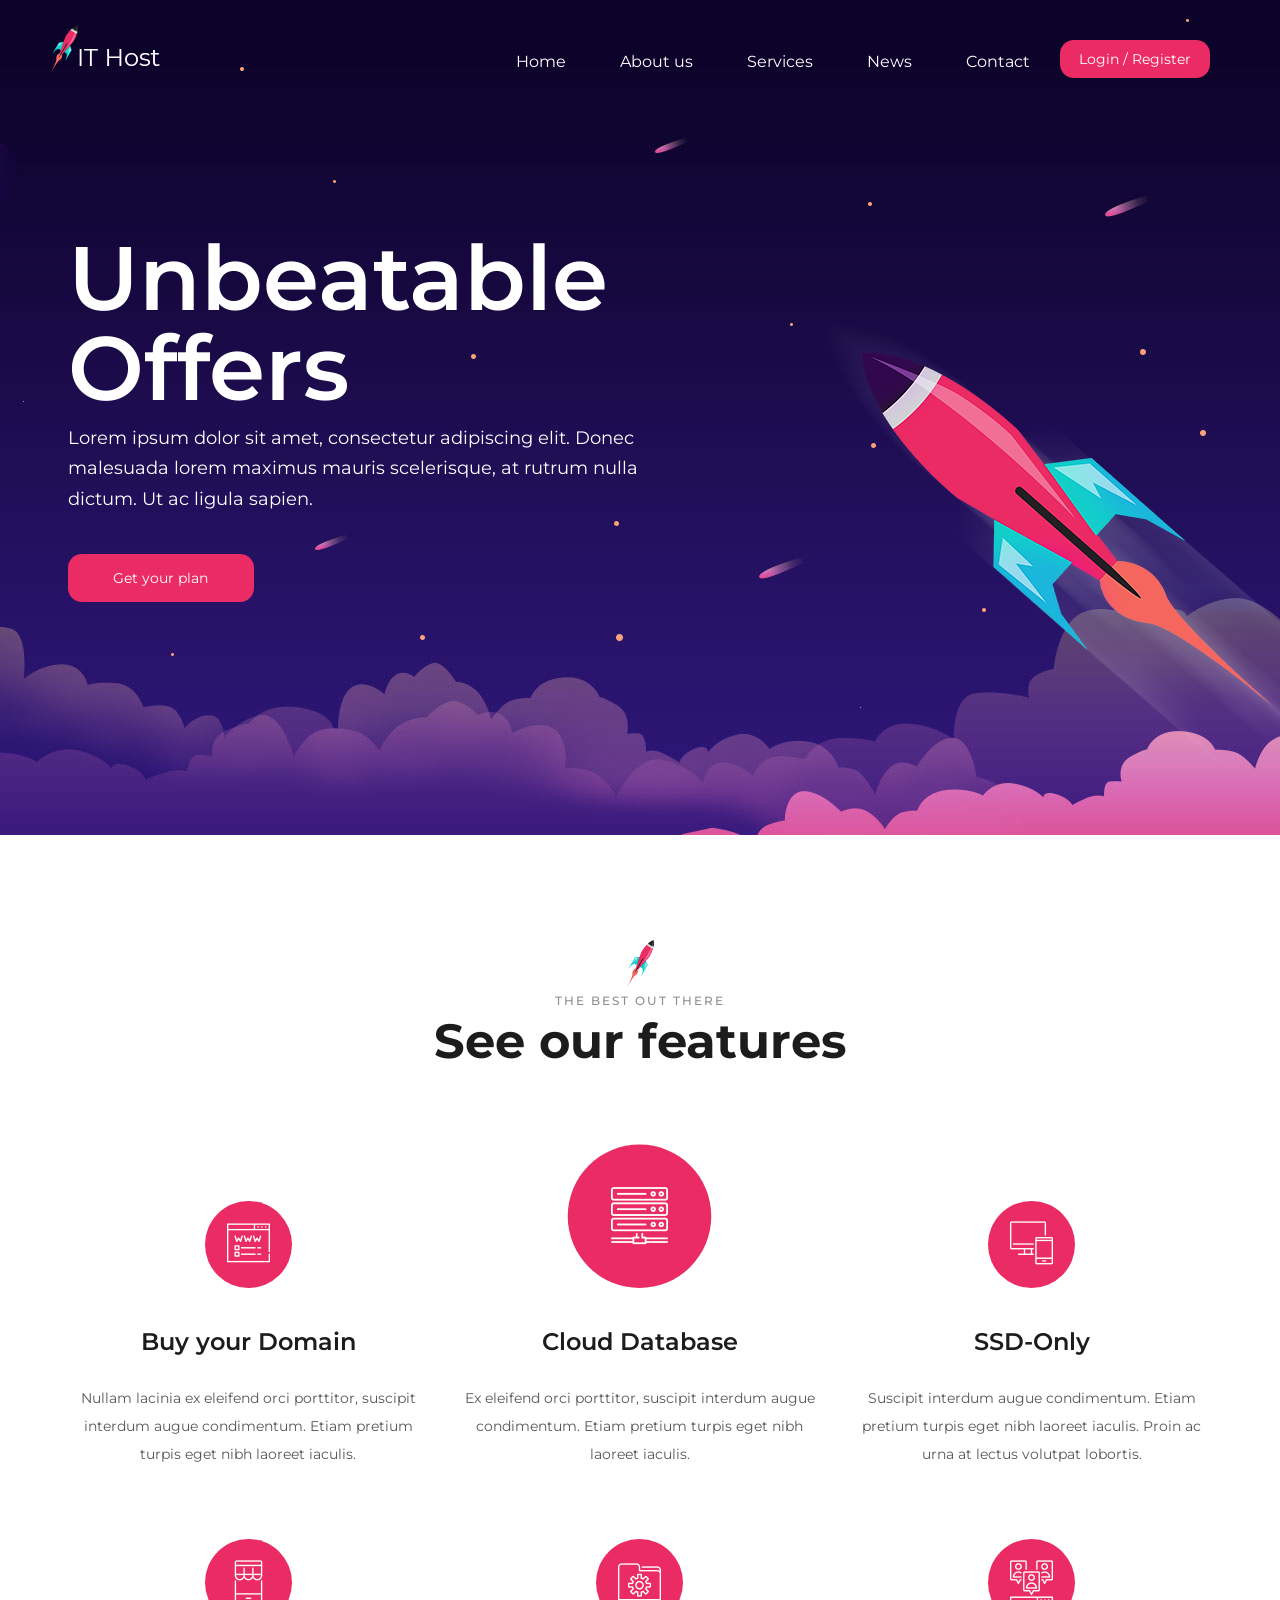
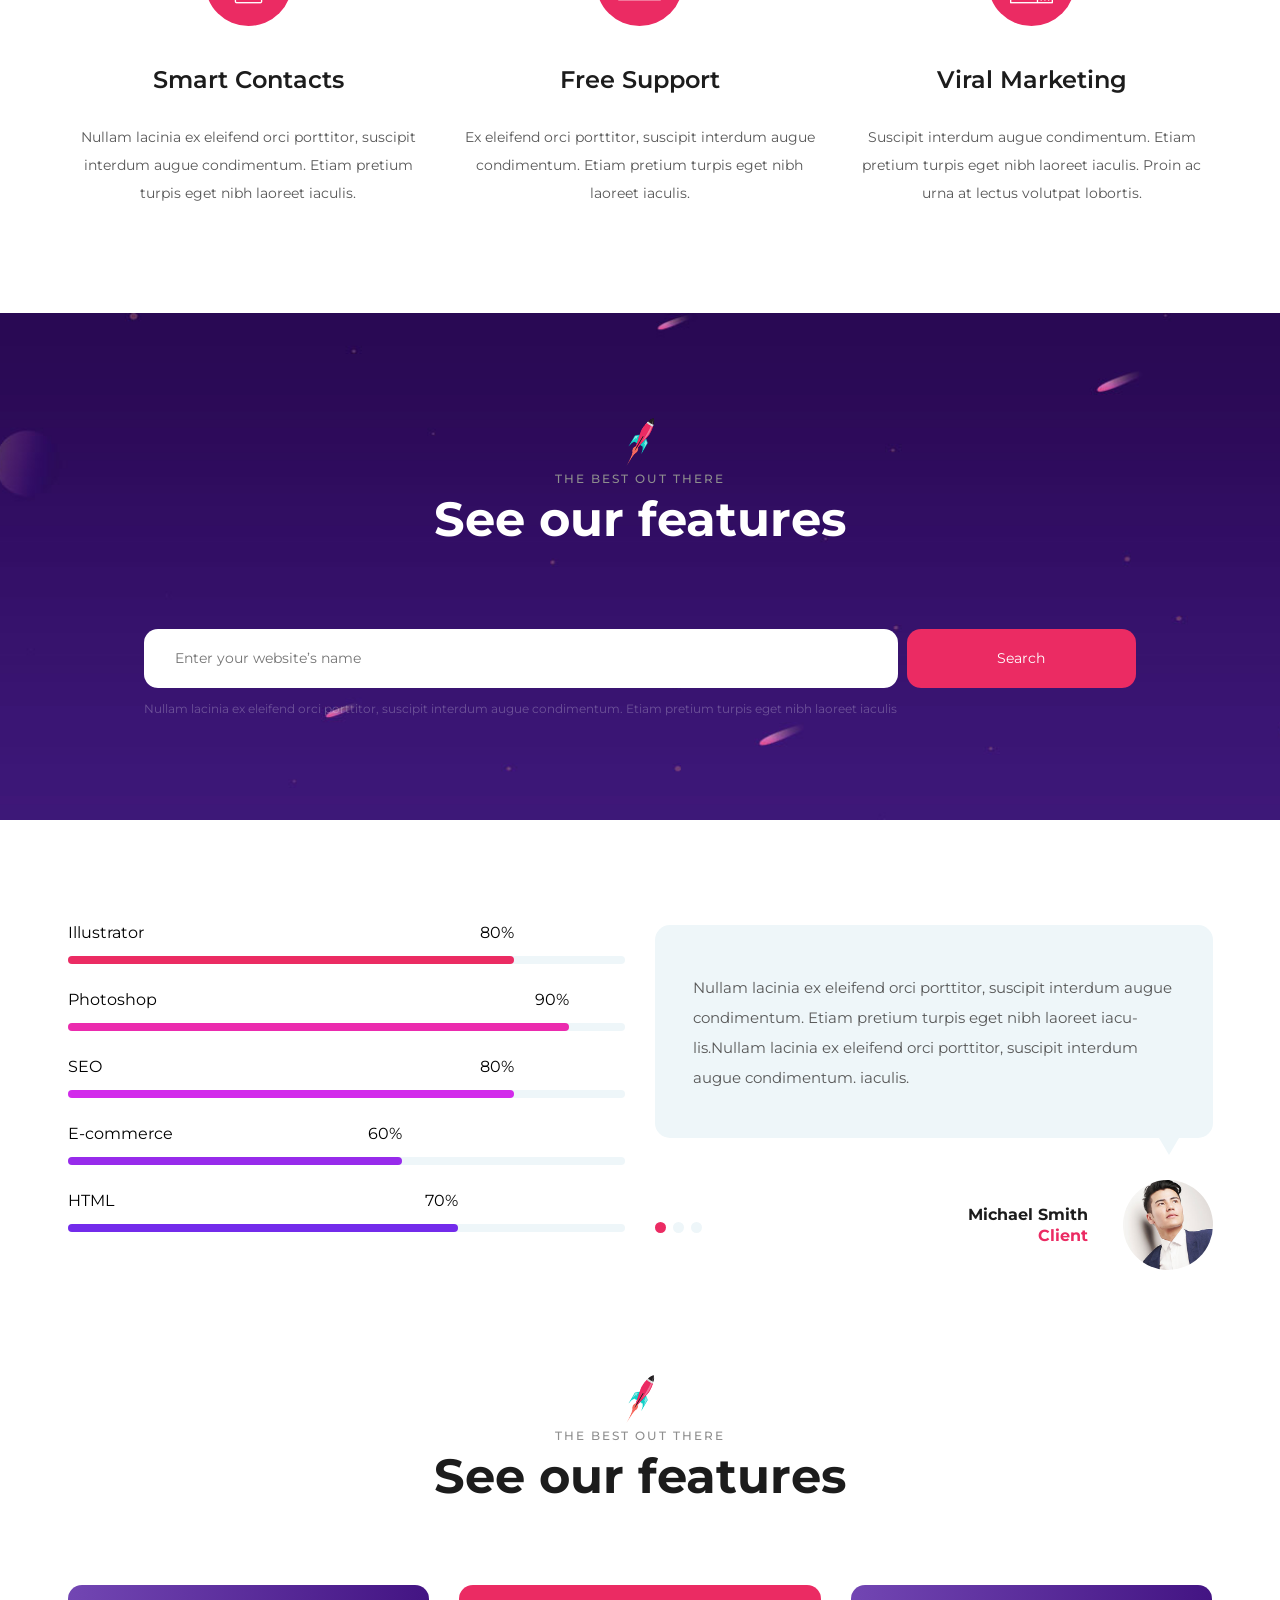
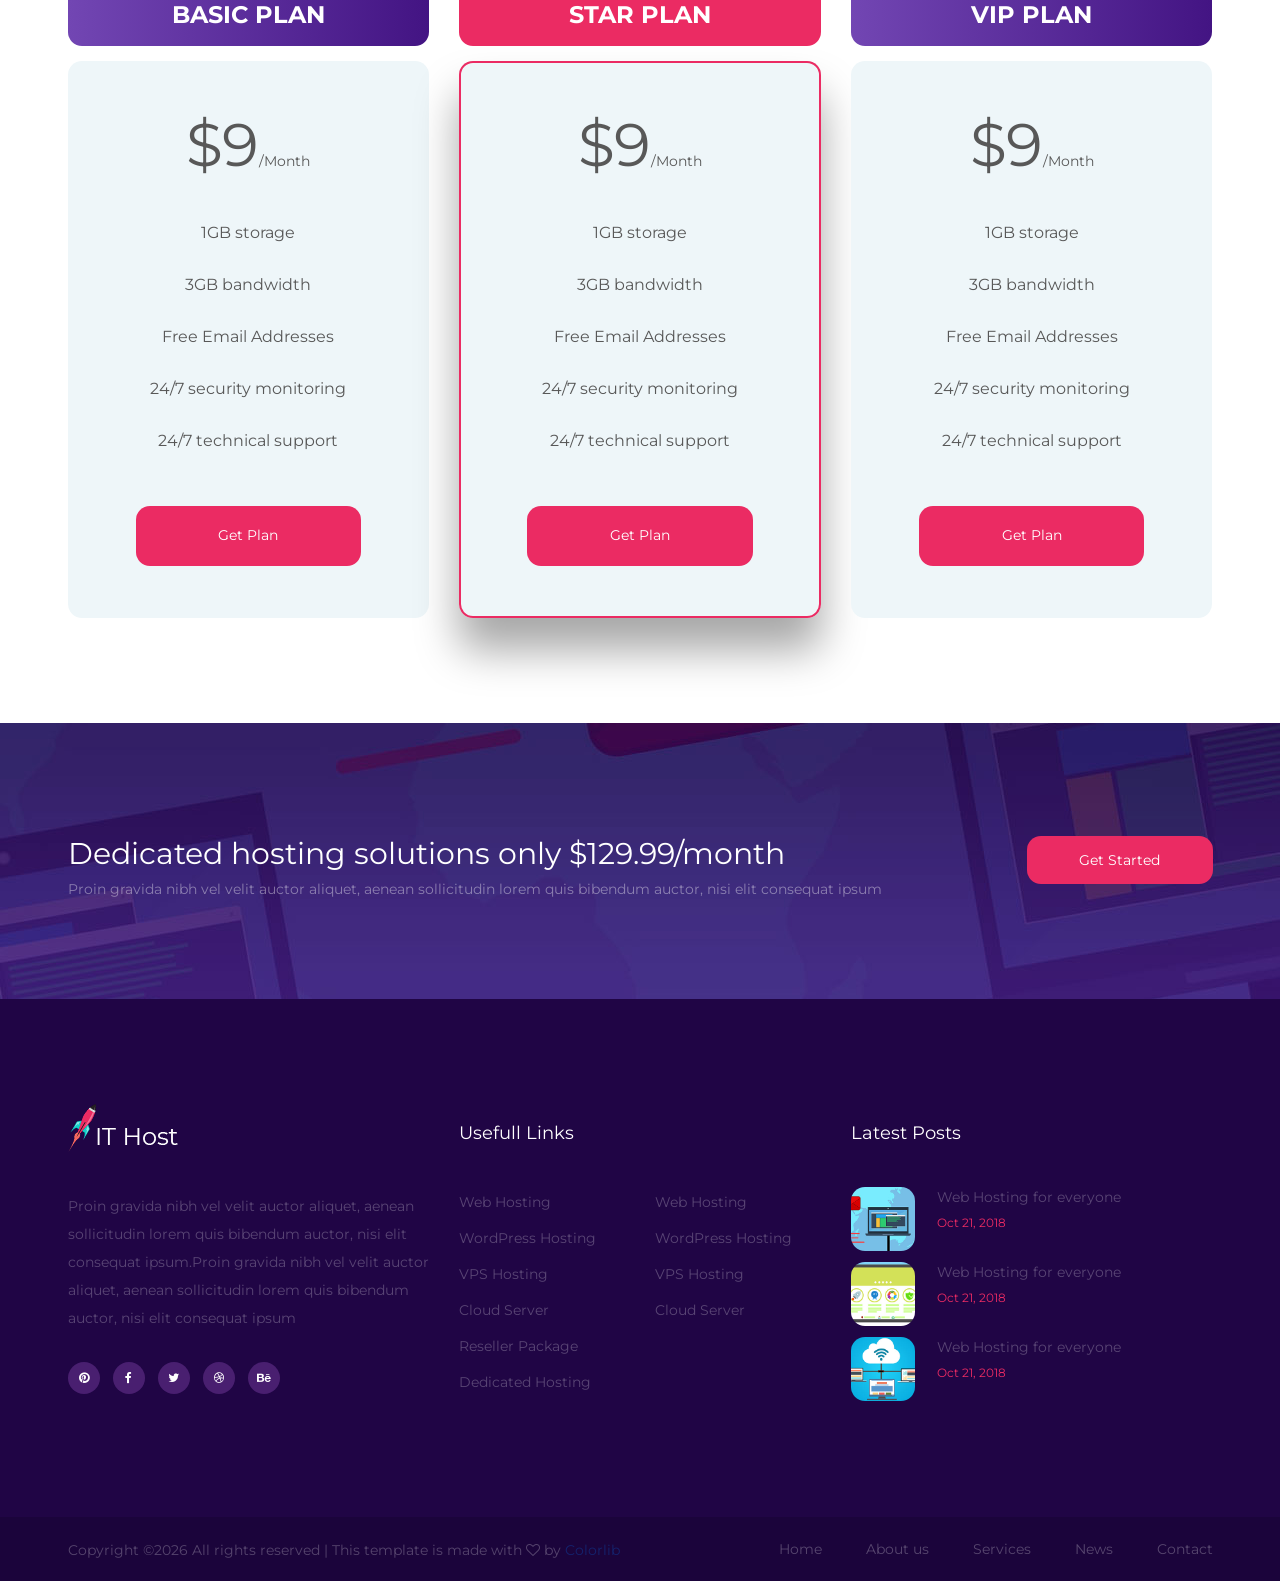
==== index.html @ 2034e7f5 "Zdrojový template pro projekt Template je převzat z této adresy: https://colorlib.com/wp/template/it" ====
<!DOCTYPE html>
<html lang="zxx">
<head>
	<title>IT Host - Hosting Template</title>
	<meta charset="UTF-8">
	<meta name="description" content="Cloud 83 - hosting template ">
	<meta name="keywords" content="cloud, hosting, creative, html">
	<meta name="viewport" content="width=device-width, initial-scale=1.0">
	<!-- Favicon -->
	<link href="img/favicon.ico" rel="shortcut icon"/>

	<!-- Google Font -->
	<link href="https://fonts.googleapis.com/css?family=Montserrat:400,400i,500,500i,600,600i,700,700i" rel="stylesheet">


	<!-- Stylesheets -->
	<link rel="stylesheet" href="css/bootstrap.min.css"/>
	<link rel="stylesheet" href="css/font-awesome.min.css"/>
	<link rel="stylesheet" href="css/flaticon.css"/>
	<link rel="stylesheet" href="css/owl.carousel.min.css"/>
	<link rel="stylesheet" href="css/animate.css"/>
	<link rel="stylesheet" href="css/style.css"/>


	<!--[if lt IE 9]>
		  <script src="https://oss.maxcdn.com/html5shiv/3.7.2/html5shiv.min.js"></script>
	  <script src="https://oss.maxcdn.com/respond/1.4.2/respond.min.js"></script>
	<![endif]-->

</head>
<body>
	<!-- Page Preloder -->
	<div id="preloder">
		<div class="loader"></div>
	</div>

	<!-- Header section -->
	<header class="header-section">
		<a href="./index.html" class="site-logo"><img src="./img/logo.png" alt=""></a>
		<div class="nav-switch">
			<i class="fa fa-bars"></i>
		</div>
		<div class="nav-warp">
			<div class="user-panel">
				<a href="#">Login</a> /
				<a href="#">Register</a>
			</div>
			<ul class="main-menu">
				<li><a href="./index.html">Home</a></li>
				<li><a href="./about.html">About us</a></li>
				<li><a href="./service.html">Services</a></li>
				<li><a href="./blog.html">News</a></li>
				<li><a href="./contact.html">Contact</a></li>
			</ul>
		</div>
	</header>
	<!-- Header section end -->


	<!-- Hero section -->
	<section class="hero-section set-bg" data-setbg="img/bg.jpg">
		<div class="container h-100">
			<div class="hero-content text-white">
				<div class="row">
					<div class="col-lg-6 pr-0">
						<h2>Unbeatable Offers</h2>
						<p>Lorem ipsum dolor sit amet, consectetur adipiscing elit. Donec malesuada lorem maximus mauris scelerisque, at rutrum nulla dictum. Ut ac ligula sapien. </p>
						<a href="#" class="site-btn">Get your plan</a>
					</div>
				</div>
				<div class="hero-rocket">
					<img src="./img/rocket.png" alt="">
				</div>
			</div>
		</div>
	</section>
	<!-- Hero section end -->


	<!-- Features section -->
	<section class="features-section spad">
		<div class="container">
			<div class="section-title">
				<img src="./img/section-title-icon.png" alt="#">
				<p>The best out there</p>
				<h2>See our features</h2>
			</div>
			<div class="row">
				<div class="col-lg-4 col-md-6 feature-item">
					<div class="ft-icon">
						<i class="flaticon-domain-registration"></i>
					</div>
					<h4>Buy your Domain</h4>
					<p>Nullam lacinia ex eleifend orci porttitor, suscipit interdum augue condimentum. Etiam pretium turpis eget nibh laoreet iaculis.</p>
				</div>
				<div class="col-lg-4 col-md-6 feature-item fi-center-top">
					<div class="ft-icon">
						<i class="flaticon-server"></i>
					</div>
					<h4>Cloud Database</h4>
					<p>Ex eleifend orci porttitor, suscipit interdum augue condimentum. Etiam pretium turpis eget nibh laoreet iaculis. </p>
				</div>
				<div class="col-lg-4 col-md-6 feature-item">
					<div class="ft-icon">
						<i class="flaticon-devices"></i>
					</div>
					<h4>SSD-Only</h4>
					<p>Suscipit interdum augue condimentum. Etiam pretium turpis eget nibh laoreet iaculis. Proin ac urna at lectus volutpat lobortis. </p>
				</div>
				<div class="col-lg-4 col-md-6 feature-item">
					<div class="ft-icon">
						<i class="flaticon-smartphone"></i>
					</div>
					<h4>Smart Contacts</h4>
					<p>Nullam lacinia ex eleifend orci porttitor, suscipit interdum augue condimentum. Etiam pretium turpis eget nibh laoreet iaculis.</p>
				</div>
				<div class="col-lg-4 col-md-6 feature-item">
					<div class="ft-icon">
						<i class="flaticon-folder"></i>
					</div>
					<h4>Free Support</h4>
					<p>Ex eleifend orci porttitor, suscipit interdum augue condimentum. Etiam pretium turpis eget nibh laoreet iaculis. </p>
				</div>
				<div class="col-lg-4 col-md-6 feature-item">
					<div class="ft-icon">
						<i class="flaticon-viral-marketing"></i>
					</div>
					<h4>Viral Marketing</h4>
					<p>Suscipit interdum augue condimentum. Etiam pretium turpis eget nibh laoreet iaculis. Proin ac urna at lectus volutpat lobortis. </p>
				</div>
			</div>
		</div>
	</section>
	<!-- Features section end -->



	<!-- Domain search section -->
	<section class="domain-search-section spad set-bg" data-setbg="img/domain-bg.jpg">
		<div class="container">
			<div class="section-title st-white">
				<img src="./img/section-title-icon.png" alt="#">
				<p>The best out there</p>
				<h2>See our features</h2>
			</div>
			<div class="domain-form-warp">
				<form class="domain-search-form">
					<input type="text" placeholder="Enter your website’s name">
					<button class="site-btn">Search</button>
				</form>
				<p>Nullam lacinia ex eleifend orci porttitor, suscipit interdum augue condimentum. Etiam pretium turpis eget nibh laoreet iaculis</p>
			</div>
		</div>
	</section>
	<!-- Domain search section end -->


	<!-- Skills & testimonials section -->
	<section class="skills-and-testimonials-section spad">
		<div class="container">
			<div class="row">
				<!-- Skills -->
				<div class="col-lg-6">
					<div class="single-progress-item">
						<p>Illustrator</p>
						<div class="progress-bar-style" data-progress="80"  data-bgcolor="#eb2b63"></div>
					</div>
					<div class="single-progress-item">
						<p>Photoshop</p>
						<div class="progress-bar-style" data-progress="90"  data-bgcolor="#eb2bae"></div>
					</div>
					<div class="single-progress-item">
						<p>SEO</p>
						<div class="progress-bar-style" data-progress="80"  data-bgcolor="#d22beb"></div>
					</div>
					<div class="single-progress-item">
						<p>E-commerce</p>
						<div class="progress-bar-style" data-progress="60"  data-bgcolor="#972beb"></div>
					</div>
					<div class="single-progress-item">
						<p>HTML</p>
						<div class="progress-bar-style" data-progress="70"  data-bgcolor="#732beb"></div>
					</div>
				</div>
				<!-- Testimonials -->
				<div class="col-lg-6">
					<div class="testimonials-slider owl-carousel">
						<div class="testimonial-item">
							<div class="ti-content">
								<p>Nullam lacinia ex eleifend orci porttitor, suscipit interdum augue condimentum. Etiam pretium turpis eget nibh laoreet iacu-lis.Nullam lacinia ex eleifend orci porttitor, suscipit interdum augue condimentum. iaculis.</p>
							</div>
							<div class="ti-author-pic set-bg" data-setbg="img/review/1.jpg"></div>
							<div class="ti-author">
								<h6>Michael Smith</h6>
								<span>Client</span>
							</div>
						</div>
						<div class="testimonial-item">
							<div class="ti-content">
								<p>Nullam lacinia ex eleifend orci porttitor, suscipit interdum augue condimentum. Etiam pretium turpis eget nibh laoreet iacu-lis.Nullam lacinia ex eleifend orci porttitor, suscipit interdum augue condimentum. iaculis.</p>
							</div>
							<div class="ti-author-pic set-bg" data-setbg="img/review/1.jpg"></div>
							<div class="ti-author">
								<h6>Michael Smith</h6>
								<span>Client</span>
							</div>
						</div>
						<div class="testimonial-item">
							<div class="ti-content">
								<p>Nullam lacinia ex eleifend orci porttitor, suscipit interdum augue condimentum. Etiam pretium turpis eget nibh laoreet iacu-lis.Nullam lacinia ex eleifend orci porttitor, suscipit interdum augue condimentum. iaculis.</p>
							</div>
							<div class="ti-author-pic set-bg" data-setbg="img/review/1.jpg"></div>
							<div class="ti-author">
								<h6>Michael Smith</h6>
								<span>Client</span>
							</div>
						</div>
					</div>
				</div>
			</div>
		</div>
	</section>
	<!-- Skills & testimonials section end -->


	<!-- Pricing section -->
	<section class="pricing-section spad pt-0">
		<div class="container">
			<div class="section-title">
				<img src="./img/section-title-icon.png" alt="#">
				<p>The best out there</p>
				<h2>See our features</h2>
			</div>
			<div class="row">
				<div class="col-lg-4 col-md-8 offset-md-2 offset-lg-0">
					<div class="pricing-plan">
						<div class="pricing-title">
							<h4>Basic Plan</h4>
						</div>
						<div class="pricing-body">
							<h2>$9<span>/Month</span></h2>
							<ul>
								<li>1GB storage</li>
								<li>3GB bandwidth</li>
								<li>Free Email Addresses</li>
								<li>24/7 security monitoring</li>
								<li>24/7 technical support</li>
							</ul>
							<a href="" class="site-btn">Get Plan</a>
						</div>
					</div>
				</div>
				<div class="col-lg-4 col-md-8 offset-md-2 offset-lg-0">
					<div class="pricing-plan gold-plan">
						<div class="pricing-title">
							<h4>STAR Plan</h4>
						</div>
						<div class="pricing-body">
							<h2>$9<span>/Month</span></h2>
							<ul>
								<li>1GB storage</li>
								<li>3GB bandwidth</li>
								<li>Free Email Addresses</li>
								<li>24/7 security monitoring</li>
								<li>24/7 technical support</li>
							</ul>
							<a href="" class="site-btn">Get Plan</a>
						</div>
					</div>
				</div>
				<div class="col-lg-4 col-md-8 offset-md-2 offset-lg-0">
					<div class="pricing-plan">
						<div class="pricing-title">
							<h4>VIP Plan</h4>
						</div>
						<div class="pricing-body">
							<h2>$9<span>/Month</span></h2>
							<ul>
								<li>1GB storage</li>
								<li>3GB bandwidth</li>
								<li>Free Email Addresses</li>
								<li>24/7 security monitoring</li>
								<li>24/7 technical support</li>
							</ul>
							<a href="" class="site-btn">Get Plan</a>
						</div>
					</div>
				</div>
			</div>
		</div>
	</section>
	<!-- Pricing section end -->



	<!-- Banner section -->
	<section class="banner-section set-bg" data-setbg="img/banner-bg.jpg">
		<div class="container">
			<div class="row">
				<div class="col-lg-9 banner-text text-white">
					<h3>Dedicated hosting solutions only $129.99/month</h3>
					<p>Proin gravida nibh vel velit auctor aliquet, aenean sollicitudin lorem quis bibendum auctor, nisi elit consequat ipsum</p>
				</div>
				<div class="col-lg-3 text-left text-lg-right">
					<a href="" class="site-btn">Get Started</a>
				</div>
			</div>
		</div>
	</section>
	<!-- Banner section end -->



	<!-- Footer top section -->
	<section class="footer-top-section text-white spad">
		<div class="container">
			<div class="row">
				<div class="col-lg-4">
					<div class="footer-widget about-widget">
						<img src="./img/logo.png" alt="logo">
						<p>Proin gravida nibh vel velit auctor aliquet, aenean sollicitudin lorem quis bibendum auctor, nisi elit consequat ipsum.Proin gravida nibh vel velit auctor aliquet, aenean sollicitudin lorem quis bibendum auctor, nisi elit consequat ipsum</p>
						<div class="fw-social social">
							<a href="#"><i class="fa fa-pinterest"></i></a>
							<a href="#"><i class="fa fa-facebook"></i></a>
							<a href="#"><i class="fa fa-twitter"></i></a>
							<a href="#"><i class="fa fa-dribbble"></i></a>
							<a href="#"><i class="fa fa-behance"></i></a>
						</div>
					</div>
				</div>
				<div class="col-lg-4 col-md-6">
					<div class="footer-widget">
						<h4 class="fw-title">Usefull Links</h4>
						<div class="row">
							<div class="col-sm-6">
								<ul>
									<li><a href="">Web Hosting</a></li>
									<li><a href="">WordPress Hosting</a></li>
									<li><a href="">VPS Hosting</a></li>
									<li><a href="">Cloud Server</a></li>
									<li><a href="">Reseller Package</a></li>
									<li><a href="">Dedicated Hosting</a></li>
								</ul>
							</div>
							<div class="col-sm-6">
								<ul>
									<li><a href="">Web Hosting</a></li>
									<li><a href="">WordPress Hosting</a></li>
									<li><a href="">VPS Hosting</a></li>
									<li><a href="">Cloud Server</a></li>
								</ul>
							</div>
						</div>
					</div>
				</div>
				<div class="col-lg-4  col-md-6">
					<div class="footer-widget">
						<h4 class="fw-title">Latest Posts</h4>
						<div class="fw-latest-post-widget">
							<div class="lp-item">
								<div class="lp-thumb set-bg" data-setbg="img/footer-thumb/1.jpg"></div>
								<div class="lp-content">
									<h6>Web Hosting for everyone</h6>
									<span>Oct 21, 2018</span>
								</div>
							</div>
							<div class="lp-item">
								<div class="lp-thumb set-bg" data-setbg="img/footer-thumb/2.jpg"></div>
								<div class="lp-content">
									<h6>Web Hosting for everyone</h6>
									<span>Oct 21, 2018</span>
								</div>
							</div>
							<div class="lp-item">
								<div class="lp-thumb set-bg" data-setbg="img/footer-thumb/3.jpg"></div>
								<div class="lp-content">
									<h6>Web Hosting for everyone</h6>
									<span>Oct 21, 2018</span>
								</div>
							</div>
						</div>
					</div>
				</div>
			</div>
		</div>
	</section>
	<!-- Footer top section end -->


	<!-- Footer section -->
	<footer class="footer-section">
		<div class="container">
			<ul class="footer-menu">
				<li><a href="">Home</a></li>
				<li><a href="">About us</a></li>
				<li><a href="">Services</a></li>
				<li><a href="">News</a></li>
				<li><a href="">Contact</a></li>
			</ul>
			<div class="copyright"><!-- Link back to Colorlib can't be removed. Template is licensed under CC BY 3.0. -->
Copyright &copy;<script>document.write(new Date().getFullYear());</script> All rights reserved | This template is made with <i class="fa fa-heart-o" aria-hidden="true"></i> by <a href="https://colorlib.com" target="_blank">Colorlib</a>
<!-- Link back to Colorlib can't be removed. Template is licensed under CC BY 3.0. --></div>
		</div>
	</footer>
	<!-- Footer top section end -->


	<!--====== Javascripts & Jquery ======-->
	<script src="js/jquery-3.2.1.min.js"></script>
	<script src="js/bootstrap.min.js"></script>
	<script src="js/owl.carousel.min.js"></script>
	<script src="js/circle-progress.min.js"></script>
	<script src="js/main.js"></script>

	</body>
</html>
---- css/flaticon.css ----
/*
  	Flaticon icon font: Flaticon
  	Creation date: 22/06/2016 15:31
  	*/

@font-face {
  font-family: "Flaticon";
  src: url("../icon-fonts/Flaticon.eot");
  src: url("../icon-fonts/Flaticon.eot?#iefix") format("embedded-opentype"),
       url("../icon-fonts/Flaticon.woff") format("woff"),
       url("../icon-fonts/Flaticon.ttf") format("truetype"),
       url("../icon-fonts/Flaticon.svg#Flaticon") format("svg");
  font-weight: normal;
  font-style: normal;
}

@media screen and (-webkit-min-device-pixel-ratio:0) {
  @font-face {
    font-family: "Flaticon";
    src: url("../icon-fonts/Flaticon.svg#Flaticon") format("svg");
  }
}

[class^="flaticon-"]:before, [class*=" flaticon-"]:before,
[class^="flaticon-"]:after, [class*=" flaticon-"]:after {   
  font-family: Flaticon;
  font-style: normal;
}

.flaticon-analytics:before { content: "\f100"; }
.flaticon-backup:before { content: "\f101"; }
.flaticon-blogging:before { content: "\f102"; }
.flaticon-browser:before { content: "\f103"; }
.flaticon-browser-1:before { content: "\f104"; }
.flaticon-browser-2:before { content: "\f105"; }
.flaticon-bug:before { content: "\f106"; }
.flaticon-cloud-computing:before { content: "\f107"; }
.flaticon-coding:before { content: "\f108"; }
.flaticon-customer:before { content: "\f109"; }
.flaticon-design:before { content: "\f10a"; }
.flaticon-devices:before { content: "\f10b"; }
.flaticon-domain-registration:before { content: "\f10c"; }
.flaticon-email:before { content: "\f10d"; }
.flaticon-folder:before { content: "\f10e"; }
.flaticon-funnel:before { content: "\f10f"; }
.flaticon-idea:before { content: "\f110"; }
.flaticon-image:before { content: "\f111"; }
.flaticon-keywords:before { content: "\f112"; }
.flaticon-link:before { content: "\f113"; }
.flaticon-map:before { content: "\f114"; }
.flaticon-monitoring:before { content: "\f115"; }
.flaticon-music:before { content: "\f116"; }
.flaticon-newspaper:before { content: "\f117"; }
.flaticon-online-shop:before { content: "\f118"; }
.flaticon-pay-per-click:before { content: "\f119"; }
.flaticon-quality:before { content: "\f11a"; }
.flaticon-ranking:before { content: "\f11b"; }
.flaticon-screen:before { content: "\f11c"; }
.flaticon-search:before { content: "\f11d"; }
.flaticon-search-1:before { content: "\f11e"; }
.flaticon-search-engine:before { content: "\f11f"; }
.flaticon-search-engine-1:before { content: "\f120"; }
.flaticon-server:before { content: "\f121"; }
.flaticon-shared-folder:before { content: "\f122"; }
.flaticon-sharing-archives:before { content: "\f123"; }
.flaticon-shield:before { content: "\f124"; }
.flaticon-sitemap:before { content: "\f125"; }
.flaticon-smartphone:before { content: "\f126"; }
.flaticon-social-media:before { content: "\f127"; }
.flaticon-speech-bubbles:before { content: "\f128"; }
.flaticon-speedometer:before { content: "\f129"; }
.flaticon-stats:before { content: "\f12a"; }
.flaticon-tags:before { content: "\f12b"; }
.flaticon-target:before { content: "\f12c"; }
.flaticon-targeting:before { content: "\f12d"; }
.flaticon-translation:before { content: "\f12e"; }
.flaticon-typewriter:before { content: "\f12f"; }
.flaticon-video:before { content: "\f130"; }
.flaticon-viral-marketing:before { content: "\f131"; }
---- css/style.css ----
/* =================================
------------------------------------
  IT Host - Hosting Template
  Version: 1.0
 ------------------------------------
 ====================================*/



/*----------------------------------------*/
/* Template default CSS
/*----------------------------------------*/

html,
body {
	height: 100%;
	font-family: 'Montserrat', sans-serif;
	-webkit-font-smoothing: antialiased;
	font-smoothing: antialiased;
}

h1,
h2,
h3,
h4,
h5,
h6 {
	margin: 0;
	color: #1c1c1c;
	font-weight: 600;
}

h1 {
	font-size: 70px;
}

h2 {
	font-size: 36px;
}

h3 {
	font-size: 30px;
}

h4 {
	font-size: 24px;
}

h5 {
	font-size: 18px;
}

h6 {
	font-size: 16px;
}

p {
	font-size: 14px;
	color: #585858;
	line-height: 2;
}

img {
	max-width: 100%;
}

input:focus,
select:focus,
button:focus,
textarea:focus {
	outline: none;
}

a:hover,
a:focus {
	text-decoration: none;
	outline: none;
}

ul,
ol {
	padding: 0;
	margin: 0;
}

/*---------------------
  Helper CSS
-----------------------*/

.section-title {
	margin-bottom: 80px;
	text-align: center;
	position: relative;
}

.section-title img {
	margin-bottom: 5px;
}

.section-title h2 {
	font-size: 48px;
	font-weight: 700;
}

.section-title p {
	font-size: 12px;
	font-weight: 500;
	margin-bottom: 0;
	color: #8e8e8e;
	line-height: normal;
	text-transform: uppercase;
	letter-spacing: 2px;
	margin-bottom: 5px;
}

.section-title.st-white h2 {
	color: #fff;
}

.set-bg {
	background-repeat: no-repeat;
	background-size: cover;
	background-position: top center;
}

.spad {
	padding-top: 105px;
	padding-bottom: 105px;
}

.text-white h1,
.text-white h2,
.text-white h3,
.text-white h4,
.text-white h5,
.text-white h6,
.text-white p,
.text-white span,
.text-white li,
.text-white a {
	color: #fff;
}

/*---------------------
  Commom elements
-----------------------*/

.bg-gradient,
.site-btn.sb-gradient,
.accordion-area .panel-link,
.accordion-area .panel-link.active.collapsed,
.tab-element .nav-tabs .nav-link {
	/* Permalink - use to edit and share this gradient: http://colorzilla.com/gradient-editor/#2e1779+0,0a0228+100 */
	background: #2e1779;
	/* Old browsers */
	/* FF3.6-15 */
	background: -webkit-linear-gradient(left, #2e1779 0%, #0a0228 100%);
	/* Chrome10-25,Safari5.1-6 */
	background: -webkit-gradient(linear, left top, right top, from(#2e1779), to(#0a0228));
	background: -o-linear-gradient(left, #2e1779 0%, #0a0228 100%);
	background: linear-gradient(to right, #2e1779 0%, #0a0228 100%);
	/* W3C, IE10+, FF16+, Chrome26+, Opera12+, Safari7+ */
	filter: progid:DXImageTransform.Microsoft.gradient( startColorstr='#2e1779', endColorstr='#0a0228', GradientType=1);
	/* IE6-9 */
}

/* buttons */

.site-btn {
	display: inline-block;
	border: none;
	font-size: 14px;
	font-weight: 400;
	min-width: 186px;
	padding: 17px 25px;
	border-radius: 14px;
	background: #eb2b63;
	color: #fff;
	line-height: 1;
	cursor: pointer;
	text-align: center;
}

.site-btn:hover {
	color: #fff;
}

.site-btn.sb-line {
	background-color: transparent;
	color: #eb2b63;
	-webkit-box-shadow: inset 0 0 0 2px #eb2b63;
	box-shadow: inset 0 0 0 2px #eb2b63;
}

/* Preloder */

#preloder {
	position: fixed;
	width: 100%;
	height: 100%;
	top: 0;
	left: 0;
	z-index: 999999;
	background: #000;
}

.loader {
	width: 40px;
	height: 40px;
	position: absolute;
	top: 50%;
	left: 50%;
	margin-top: -13px;
	margin-left: -13px;
	border-radius: 60px;
	animation: loader 0.8s linear infinite;
	-webkit-animation: loader 0.8s linear infinite;
}

@keyframes loader {
	0% {
		-webkit-transform: rotate(0deg);
		transform: rotate(0deg);
		border: 4px solid #f44336;
		border-left-color: transparent;
	}
	50% {
		-webkit-transform: rotate(180deg);
		transform: rotate(180deg);
		border: 4px solid #673ab7;
		border-left-color: transparent;
	}
	100% {
		-webkit-transform: rotate(360deg);
		transform: rotate(360deg);
		border: 4px solid #f44336;
		border-left-color: transparent;
	}
}

@-webkit-keyframes loader {
	0% {
		-webkit-transform: rotate(0deg);
		border: 4px solid #f44336;
		border-left-color: transparent;
	}
	50% {
		-webkit-transform: rotate(180deg);
		border: 4px solid #673ab7;
		border-left-color: transparent;
	}
	100% {
		-webkit-transform: rotate(360deg);
		border: 4px solid #f44336;
		border-left-color: transparent;
	}
}

.elements-section {
	padding-top: 100px;
}

.el-title {
	margin-bottom: 75px;
}

.element {
	margin-bottom: 100px;
}

.element:last-child {
	margin-bottom: 0;
}

/* Accordion */

.accordion-area .panel {
	margin-bottom: 16px;
}

.accordion-area .panel-link:after {
	content: "+";
	position: absolute;
	font-size: 15px;
	right: 26px;
	top: 0;
	line-height: 16px;
	width: 15px;
	height: 100%;
	text-align: center;
	color: #fff;
	display: -webkit-box;
	display: -ms-flexbox;
	display: flex;
	-webkit-box-align: center;
	-ms-flex-align: center;
	align-items: center;
	-webkit-box-pack: center;
	-ms-flex-pack: center;
	justify-content: center;
}

.faq-accordion.accordion-area .panel-link,
.faq-accordion.accordion-area .panel-link.active.collapsed {
	padding: 17px 100px 17px 20px;
}

.faq-accordion.accordion-area .panel-link:after {
	right: 44px;
}

.accordion-area .panel-header .panel-link.collapsed:after {
	content: "+";
}

.accordion-area .panel-link.active:after {
	content: "-";
}

.accordion-area .panel-link.active {
	background: #eb2b63;
}

.accordion-area .panel-link,
.accordion-area .panel-link.active.collapsed {
	text-align: left;
	position: relative;
	width: 100%;
	padding: 17px 65px 17px 20px;
	padding-left: 41px;
	font-size: 15px;
	font-weight: 500;
	color: #fff;
	line-height: 1;
	cursor: pointer;
	border: none;
	min-height: 70px;
	border-radius: 13px;
}

.accordion-area .panel-body {
	padding: 45px 2px 0;
}

.accordion-area .panel-body h4 {
	margin-bottom: 25px;
}

.accordion-area .panel-body p {
	font-size: 15px;
	margin-bottom: 0;
	line-height: 1.8;
}

.accordion-area .panel-body img {
	border-radius: 15px;
}

.faq-accordion .panel-body {
	padding: 50px 5px 0;
}

.faq-accordion .panel-body h4 {
	padding-top: 25px;
}

.faq-accordion .panel-body p {
	font-size: 15px;
	margin-bottom: 0;
	line-height: 1.8;
}

.faq-accordion .panel-body img {
	border-radius: 15px;
}

/* tab */

.tab-element .nav-tabs {
	border-bottom: none;
}

.tab-element .nav-tabs .nav-link {
	border-radius: 0;
	font-size: 15px;
	color: #fff;
	font-weight: 500;
	border: none;
	padding: 24px 36px;
	margin-right: 8px;
	margin-bottom: 10px;
	border-radius: 13px;
}

.tab-element .nav-tabs .nav-item:last-child .nav-link {
	margin-right: 0;
}

.tab-element .nav-tabs .nav-link.active {
	background: #eb2b63;
}

.tab-element .tab-pane {
	padding: 35px 20px 30px;
}

.tab-element .tab-pane h4 {
	margin-bottom: 25px;
}

.tab-element .tab-pane p {
	margin-bottom: 0;
}

/* Circle progress */

.circle-progress {
	display: -ms-flex;
	display: -webkit-box;
	display: -ms-flexbox;
	display: flex;
	-webkit-box-align: center;
	-ms-flex-align: center;
	align-items: center;
	-webkit-box-pack: center;
	-ms-flex-pack: center;
	justify-content: center;
}

.circle-progress canvas {
	-webkit-transform: rotate(90deg);
	-ms-transform: rotate(90deg);
	transform: rotate(90deg);
}

.circle-progress .loader-circle {
	margin-right: 16px;
}

.circle-progress .progress-info {
	text-align: left;
}

.circle-progress .progress-info h2 {
	font-size: 72px;
	font-weight: 400;
	color: #1c1c1c;
}

.circle-progress .progress-info p {
	font-size: 18px;
	margin-bottom: 0;
	line-height: normal;
}

.cp-item {
	text-align: center;
}

.cp-item h4 {
	font-size: 14px;
	color: #7e7e7e;
}

.milestone-item {
	text-align: center;
}

.milestone-item i {
	color: #eb2b63;
	font-size: 76px;
}

.milestone-item h2 {
	font-size: 72px;
	font-weight: 400;
	line-height: 1;
}

.milestone-item p {
	font-size: 18px;
	margin-bottom: 0;
}

.social {
	display: -ms-flex;
	display: -webkit-box;
	display: -ms-flexbox;
	display: flex;
}

.social a {
	display: -ms-inline-flex;
	display: -webkit-inline-box;
	display: -ms-inline-flexbox;
	display: inline-flex;
	width: 32px;
	height: 32px;
	color: #fff;
	background: #491f70;
	-webkit-box-align: center;
	-ms-flex-align: center;
	align-items: center;
	-webkit-box-pack: center;
	-ms-flex-pack: center;
	justify-content: center;
	border-radius: 50%;
	margin-right: 13px;
	font-size: 12px;
	-webkit-transition: all 0.4s;
	-o-transition: all 0.4s;
	transition: all 0.4s;
}

.social a:hover {
	background: #eb2b63;
}

/*------------------
  Header section
---------------------*/

.header-section {
	position: absolute;
	width: 100%;
	padding-top: 25px;
	z-index: 99;
}

.site-logo {
	display: inline-block;
	margin-left: 50px;
}

.nav-switch {
	display: none;
}

.nav-warp {
	float: right;
}

.main-menu {
	list-style: none;
	float: right;
	padding-top: 25px;
}

.main-menu li {
	display: inline;
}

.main-menu li a {
	display: inline-block;
	font-size: 16px;
	color: #fff;
	margin-left: 50px;
	-webkit-transition: all 0.4s;
	-o-transition: all 0.4s;
	transition: all 0.4s;
}

.main-menu li a:hover {
	color: #eb2b63;
}

.user-panel {
	float: right;
	background: #eb2b63;
	color: #fff;
	margin-left: 30px;
	margin-right: 70px;
	margin-top: 15px;
	font-size: 14px;
	padding: 12px 19px;
	line-height: 1;
	border-radius: 14px;
}

.user-panel a {
	color: #fff;
}

/*------------------
  Hero section
---------------------*/

.hero-section {
	height: 835px;
	overflow: hidden;
}

.hero-content {
	display: -ms-flex;
	display: -webkit-box;
	display: -ms-flexbox;
	display: flex;
	-webkit-box-align: center;
	-ms-flex-align: center;
	align-items: center;
	-webkit-box-pack: center;
	-ms-flex-pack: center;
	justify-content: center;
	height: 100%;
	position: relative;
}

.hero-content h2 {
	font-size: 90px;
	font-weight: 600;
	margin-bottom: 10px;
	line-height: 1;
}

.hero-content P {
	font-size: 18px;
	line-height: 1.7;
	margin-bottom: 40px;
}

.hero-rocket {
	position: absolute;
	bottom: 8px;
	right: -198px;
}

.hero-rocket img {
	position: relative;
	-webkit-animation: rocket 2s linear infinite;
	animation: rocket 2s linear infinite;
}

@-webkit-keyframes rocket {
	0% {
		left: 20px;
		bottom: 20px;
	}
	25% {
		left: -20px;
		bottom: 20px;
	}
	50% {
		left: -20px;
		bottom: 0px;
	}
	75% {
		left: 0px;
		bottom: 0px;
	}
	100% {
		left: 20px;
		bottom: 20px;
	}
}

@keyframes rocket {
	0% {
		left: 20px;
		bottom: 20px;
	}
	25% {
		left: -20px;
		bottom: 20px;
	}
	50% {
		left: -20px;
		bottom: 0px;
	}
	75% {
		left: 0px;
		bottom: 0px;
	}
	100% {
		left: 20px;
		bottom: 20px;
	}
}

/* ----------------
  Features
---------------------*/

.features-section .section-title {
	margin-bottom: 130px;
}

.features-section .container {
	margin-bottom: -70px;
}

.feature-item {
	text-align: center;
	margin-bottom: 55px;
}

.feature-item .ft-icon {
	display: -ms-inline-flex;
	display: -webkit-inline-box;
	display: -ms-inline-flexbox;
	display: inline-flex;
	width: 87px;
	height: 87px;
	background: #eb2b63;
	font-size: 43px;
	color: #fff;
	-webkit-box-align: center;
	-ms-flex-align: center;
	align-items: center;
	-webkit-box-pack: center;
	-ms-flex-pack: center;
	justify-content: center;
	border-radius: 50%;
	margin-bottom: 40px;
}

.feature-item h4 {
	margin-bottom: 28px;
}

.feature-item.fi-center-top .ft-icon {
	-webkit-transform-origin: bottom center;
	-ms-transform-origin: bottom center;
	transform-origin: bottom center;
	-webkit-transform: scale(1.65);
	-ms-transform: scale(1.65);
	transform: scale(1.65);
}

.feature-item.fi-center-top .ft-icon i {
	-webkit-transform: scale(0.8);
	-ms-transform: scale(0.8);
	transform: scale(0.8);
}

/* ----------------
   Domain search
 ---------------------*/

.domain-form-warp {
	max-width: 993px;
	margin: 0 auto;
}

.domain-form-warp p {
	font-size: 12px;
	color: #fff;
	opacity: 0.26;
	margin-bottom: 0;
	line-height: 1;
}

.domain-search-form {
	margin-bottom: 15px;
}

.domain-search-form input {
	width: calc(100% - 239px);
	height: 59px;
	font-size: 14px;
	border: none;
	background: #fff;
	border-radius: 14px;
	display: inline-block;
	padding: 0 31px;
	margin-right: 5px;
}

.domain-search-form .site-btn {
	height: 59px;
	min-width: 229px;
}

.domain-search-form.df-white-bg input {
	background: #f5f1f8;
}

.single-progress-item {
	margin-bottom: 28px;
}

.single-progress-item:last-child {
	margin-bottom: 0;
}

.single-progress-item p {
	font-size: 16px;
	color: #000000;
	line-height: 1;
	margin-bottom: 15px;
}

.single-progress-item .progress-bar-style {
	height: 8px;
	width: 100%;
	background: #eef6f9;
	border-radius: 15px;
}

.single-progress-item .progress-bar-style .bar-inner {
	position: relative;
	height: 100%;
	border-radius: 15px;
}

.single-progress-item .progress-bar-style .bar-inner span {
	position: absolute;
	bottom: 100%;
	right: 0;
	font-size: 16px;
	color: #000;
	line-height: 1;
	margin-bottom: 15px;
}

.testimonials-slider .owl-dots {
	display: -ms-flex;
	display: -webkit-box;
	display: -ms-flexbox;
	display: flex;
	position: absolute;
	bottom: 37px;
	left: 0;
}

.testimonials-slider .owl-dots .owl-dot {
	display: -ms-inline-flex;
	display: -webkit-inline-box;
	display: -ms-inline-flexbox;
	display: inline-flex;
	width: 11px;
	height: 11px;
	margin-right: 7px;
	border-radius: 50%;
	background: #eef6f9;
}

.testimonials-slider .owl-dots .owl-dot.active {
	background: #eb2b63;
}

.testimonial-item {
	overflow: hidden;
}

.testimonial-item .ti-content {
	background: #eef6f9;
	padding: 48px 35px 45px 38px;
	border-radius: 15px;
	margin-bottom: 42px;
	position: relative;
}

.testimonial-item .ti-content p {
	font-size: 15px;
	margin-bottom: 0;
}

.testimonial-item .ti-content:after {
	position: absolute;
	content: "";
	top: 100%;
	right: 34px;
	width: 0;
	height: 0;
	border-left: 10px solid transparent;
	border-right: 10px solid transparent;
	border-top: 17px solid #eef6f9;
}

.testimonial-item .ti-author-pic {
	width: 90px;
	height: 90px;
	border-radius: 50%;
	float: right;
	margin-left: 35px;
}

.testimonial-item .ti-author {
	text-align: right;
	overflow: hidden;
	padding-top: 25px;
}

.testimonial-item .ti-author h6 {
	font-weight: 700;
}

.testimonial-item .ti-author span {
	color: #eb2b63;
	font-weight: 700;
}

.pricing-section .container {
	margin-bottom: -40px;
}

.pricing-plan {
	margin-bottom: 40px;
}

.pricing-plan .pricing-title {
	text-align: center;
	padding: 16px;
	border-radius: 14px;
	margin-bottom: 15px;
	background: #7246b3;
	/* Old browsers */
	/* FF3.6-15 */
	background: -webkit-linear-gradient(left, #7246b3 0%, #431483 100%);
	/* Chrome10-25,Safari5.1-6 */
	background: -webkit-gradient(linear, left top, right top, from(#7246b3), to(#431483));
	background: -o-linear-gradient(left, #7246b3 0%, #431483 100%);
	background: linear-gradient(to right, #7246b3 0%, #431483 100%);
	/* W3C, IE10+, FF16+, Chrome26+, Opera12+, Safari7+ */
	filter: progid:DXImageTransform.Microsoft.gradient( startColorstr='#7246b3', endColorstr='#431483', GradientType=1);
	/* IE6-9 */
}

.pricing-plan .pricing-title h4 {
	font-weight: 700;
	color: #fff;
	text-transform: uppercase;
}

.pricing-plan .pricing-body {
	background: #eef6f9;
	text-align: center;
	padding: 54px 68px 52px;
	border-radius: 14px;
}

.pricing-plan .pricing-body h2 {
	font-size: 60px;
	color: #585858;
	font-weight: 400;
	line-height: 1;
	margin-bottom: 50px;
}

.pricing-plan .pricing-body h2 span {
	font-size: 14px;
}

.pricing-plan .pricing-body ul {
	list-style: none;
	padding-bottom: 21px;
}

.pricing-plan .pricing-body ul li {
	color: #585858;
	line-height: 1;
	margin-bottom: 36px;
}

.pricing-plan .pricing-body .site-btn {
	width: 100%;
	padding: 22px;
	line-height: 1.1;
}

.pricing-plan.gold-plan .pricing-title {
	background: #eb2b63;
}

.pricing-plan.gold-plan .pricing-body {
	-webkit-box-shadow: inset 0 0 0 2px #eb2b63, 0px 32px 43px rgba(0, 0, 0, 0.35);
	box-shadow: inset 0 0 0 2px #eb2b63, 0px 32px 43px rgba(0, 0, 0, 0.35);
}

.banner-section {
	padding-top: 113px;
	padding-bottom: 96px;
}

.banner-text h3 {
	font-weight: 400;
	margin-bottom: 3px;
}

.banner-text p {
	margin-bottom: 0;
	opacity: 0.40;
}

.footer-top-section {
	background: #200545;
}

.footer-widget .fw-title {
	font-size: 18px;
	font-weight: 400;
	line-height: 1;
	margin-bottom: 45px;
	padding-top: 20px;
}

.footer-widget ul {
	list-style: none;
	padding-top: 5px;
}

.footer-widget ul li a {
	display: block;
	margin-bottom: 15px;
	font-size: 14px;
	color: #fff;
	opacity: 0.25;
}

.footer-widget.about-widget img {
	margin-bottom: 40px;
}

.footer-widget.about-widget p {
	opacity: 0.25;
	margin-bottom: 30px;
}

.fw-latest-post-widget .lp-item,
.sb-latest-post-widget .lp-item {
	margin-bottom: 11px;
	display: block;
	overflow: hidden;
}

.fw-latest-post-widget .lp-thumb,
.sb-latest-post-widget .lp-thumb {
	width: 64px;
	height: 64px;
	float: left;
	margin-right: 22px;
	background-color: #eb2b63;
	border-radius: 14px;
}

.fw-latest-post-widget .lp-content,
.sb-latest-post-widget .lp-content {
	overflow: hidden;
	padding-top: 2px;
}

.fw-latest-post-widget .lp-content h6,
.sb-latest-post-widget .lp-content h6 {
	font-size: 14px;
	font-weight: 400;
	opacity: 0.25;
	color: #fff;
	margin-bottom: 5px;
}

.fw-latest-post-widget .lp-content span,
.sb-latest-post-widget .lp-content span {
	font-size: 12px;
	color: #eb2b63;
}

/*--------------------
  Footer section
---------------------*/

.footer-section {
	background: #1b043b;
	overflow: hidden;
	padding: 20px 0px;
}

.footer-menu {
	list-style: none;
	float: right;
}

.footer-menu li {
	display: inline;
}

.footer-menu li a {
	display: inline-block;
	font-size: 14px;
	color: #fff;
	opacity: 0.26;
	margin-left: 40px;
}

.footer-menu li a:hover {
	color: #eb2b63;
}

.copyright {
	float: left;
	color: #fff;
	font-size: 14px;
	padding-top: 3px;
	opacity: 0.25;
}

.page-top-section {
	height: 404px;
	padding-top: 215px;
}

.page-top-section h2 {
	color: #fff;
}

.site-breadcrumb {
	color: #fff;
	opacity: 0.37;
	font-size: 14px;
}

.site-breadcrumb a {
	color: #fff;
}

/* ----------------
  About Page
---------------------*/

.sc-about-page {
	padding-top: 95px;
	padding-bottom: 74px;
}

.about-text {
	padding-top: 70px;
}

.about-text h3 {
	margin-bottom: 35px;
}

.about-text p {
	margin-bottom: 40px;
}

.milestones-section {
	padding-top: 90px;
	padding-bottom: 100px;
}

.milestones-top-text {
	margin-bottom: 70px;
}

.milestones-top-text p {
	font-size: 18px;
	color: #fff;
	line-height: 1.6;
}

.clients-seciton {
	padding: 68px 0;
	background: #dee7ee;
}

.team-member {
	text-align: center;
}

.team-member img {
	border-radius: 34px;
	margin-bottom: 48px;
}

.team-member p {
	font-size: 15px;
}

.team-member .tm-social {
	-webkit-box-pack: center;
	-ms-flex-pack: center;
	justify-content: center;
}

/* ----------------
  Services Page
---------------------*/

.service-box:nth-child(1) {
	/* Permalink - use to edit and share this gradient: http://colorzilla.com/gradient-editor/#0a0228+0,2e1779+100 */
	background: #0a0228;
	/* Old browsers */
	/* FF3.6-15 */
	background: -webkit-linear-gradient(top, #0a0228 0%, #2e1779 100%);
	/* Chrome10-25,Safari5.1-6 */
	background: -webkit-gradient(linear, left top, left bottom, from(#0a0228), to(#2e1779));
	background: -o-linear-gradient(top, #0a0228 0%, #2e1779 100%);
	background: linear-gradient(to bottom, #0a0228 0%, #2e1779 100%);
	/* W3C, IE10+, FF16+, Chrome26+, Opera12+, Safari7+ */
	filter: progid:DXImageTransform.Microsoft.gradient( startColorstr='#0a0228', endColorstr='#2e1779', GradientType=0);
	/* IE6-9 */
}

.service-box:nth-child(2) {
	background: #2d1678;
}

.service-box:nth-child(3) {
	background: #422b8f;
}

.service-box-text {
	padding: 145px 80px 155px;
	height: 100%;
}

.service-box-text h4 {
	margin-bottom: 40px;
}

.service-box-text p {
	margin-bottom: 35px;
}

.service-box-image {
	display: -ms-flex;
	display: -webkit-box;
	display: -ms-flexbox;
	display: flex;
	-webkit-box-align: center;
	-ms-flex-align: center;
	align-items: center;
	-webkit-box-pack: center;
	-ms-flex-pack: center;
	justify-content: center;
	height: 100%;
	padding: 50px 30px;
}

/* ----------------
  Blog Page
---------------------*/

.blog-post {
	margin-bottom: 70px;
}

.blog-post h4 {
	margin-bottom: 14px;
}

.blog-post p {
	font-size: 15px;
	margin-bottom: 0;
}

.post-thumb {
	border-radius: 13px;
	margin-bottom: 52px;
}

.post-date {
	display: inline-block;
	font-size: 12px;
	color: #fff;
	font-weight: 600;
	padding: 5px 15px;
	border-radius: 20px;
	min-width: 108px;
	background: #eb2b63;
	margin-bottom: 15px;
}

.post-metas {
	margin-bottom: 30px;
}

.post-metas .post-meta {
	display: inline-block;
	font-size: 12px;
	color: #acacac;
	font-weight: 600;
	margin-right: 13px;
	padding-right: 14px;
	position: relative;
}

.post-metas .post-meta a {
	color: #acacac;
}

.post-metas .post-meta a:hover {
	text-decoration: underline;
}

.post-metas .post-meta:after {
	position: absolute;
	content: "|";
	color: #acacac;
	font-size: 12px;
	right: 0;
	top: 0;
}

.post-metas .post-meta:last-child {
	padding-right: 0;
	margin-right: 0;
}

.post-metas .post-meta:last-child:after {
	display: none;
}

.site-pagination a {
	display: inline-block;
	font-size: 16px;
	font-weight: 700;
	color: #1c1c1c;
	margin-right: 1px;
}

.site-pagination a.active {
	color: #eb2b63;
}

.sb-widget {
	margin-bottom: 75px;
}

.sb-widget:last-child {
	margin-bottom: 0;
}

.sb-widget .sb-title {
	font-size: 18px;
	font-weight: 700;
	margin-bottom: 45px;
}

.sb-widget ul {
	list-style: none;
}

.sb-widget ul li a {
	font-size: 14px;
	color: #585858;
	margin-bottom: 15px;
	display: inline-block;
}

.sb-widget .add {
	margin-bottom: 23px;
	display: block;
}

.sb-widget .add img {
	border-radius: 14px;
}

.sb-widget .sb-search-widget {
	position: relative;
}

.sb-widget .sb-search-widget input {
	width: 100%;
	height: 59px;
	padding-left: 15px;
	padding-right: 75px;
	border: none;
	background: #f5f1f8;
	border-radius: 12px;
}

.sb-widget .sb-search-widget button {
	position: absolute;
	height: 100%;
	right: 15px;
	top: 0;
	font-size: 14px;
	color: #acacac;
	background-color: transparent;
	border: none;
	cursor: pointer;
}

.sb-widget .sb-tag-widget a {
	display: inline-block;
	font-size: 14px;
	color: #585858;
	margin-right: 20px;
	margin-bottom: 10px;
}

.sb-widget .sb-tag-widget a.big-tag {
	font-size: 18px;
	color: #eb2b63;
}

.sb-latest-post-widget .lp-content h6 {
	color: #585858;
	opacity: 1;
}

.sb-latest-post-widget .lp-thumb {
	margin-right: 15px;
}

/* ----------------
  Contact Page
---------------------*/

.contact-section {
	padding-top: 100px;
}

.contact-text h4 {
	margin-bottom: 30px;
}

.contact-text p {
	margin-bottom: 40px;
}

.cont-info {
	display: block;
	margin-bottom: 25px;
}

.cont-info .ci-icon {
	width: 36px;
	float: left;
}

.cont-info span {
	font-size: 16px;
	color: #1c1c1c;
	display: block;
	overflow: hidden;
}

.contact-form {
	padding-top: 64px;
}

.contact-form input[type=text],
.contact-form input[type=email],
.contact-form textarea {
	width: 100%;
	height: 56px;
	border: none;
	padding: 0 29px;
	background: #eff4f7;
	border-radius: 4px;
	margin-bottom: 21px;
}

.contact-form textarea {
	padding: 23px 29px;
	height: 195px;
}

.map {
	margin-top: 107px;
	height: 685px;
}

/* ----------------
  Responsive
---------------------*/

@media (min-width: 1200px) {
	.container {
		max-width: 1175px;
	}
}

/* Medium screen : 992px. */

@media only screen and (min-width: 992px) and (max-width: 1199px) {
	.hero-rocket {
		width: 500px;
	}
	.pricing-plan .pricing-body {
		padding: 54px 45px 52px;
	}
	.service-box-text {
		padding: 70px 40px 85px;
	}
}

/* Tablet :768px. */

@media only screen and (min-width: 768px) and (max-width: 991px) {
	.user-panel {
		margin-left: 30px;
		margin-right: 20px;
	}
	.site-logo {
		margin-left: 20px;
	}
	.main-menu li a {
		font-size: 15px;
		margin-left: 20px;
	}
	.hero-rocket {
		display: none;
	}
	.feature-item.fi-center-top .ft-icon {
		-webkit-transform: scale(1);
		-ms-transform: scale(1);
		transform: scale(1);
	}
	.feature-item.fi-center-top .ft-icon i {
		-webkit-transform: scale(1);
		-ms-transform: scale(1);
		transform: scale(1);
	}
	.testimonials-slider {
		margin-top: 50px;
	}
	.banner-text p {
		margin-bottom: 30px;
	}
	.footer-top-section {
		padding-bottom: 50px;
	}
	.footer-widget {
		margin-bottom: 40px;
	}
	.footer-menu li a {
		margin-left: 20px;
	}
	.service-box-text {
		padding: 110px 35px 125px;
	}
	.service-box-image {
		padding: 100px 30px 50px;
	}
	.faq-accordion .panel-body img {
		margin-top: 20px;
	}
	.about-text {
		padding-top: 0;
		margin-bottom: 40px;
	}
	.milestones-top-text {
		text-align: center;
	}
	.milestone-item h2 {
		font-size: 55px;
	}
	.team-member {
		margin-bottom: 50px;
	}
	.sidebar {
		margin-top: 100px;
	}
	.circle-progress {
		margin-bottom: 50px;
	}
	.milestone-item {
		margin-bottom: 40px;
	}
}

/* Large Mobile :480px. */

@media only screen and (max-width: 767px) {
	.header-section {
		padding-bottom: 20px;
	}
	.nav-switch {
		right: 30px;
		display: block;
		float: right;
		font-size: 32px;
		cursor: pointer;
		color: #fff;
		margin-right: 40px;
	}
	.nav-warp {
		display: none;
		position: absolute;
		background: #fff;
		width: 100%;
		left: 0;
		top: 100%;
		-webkit-box-shadow: 0 10px 50px rgba(93, 93, 93, 0.15);
		box-shadow: 0 10px 50px rgba(93, 93, 93, 0.15);
	}
	.user-panel {
		float: none;
		display: inline-block;
		position: absolute;
		top: 0;
		right: 0;
		margin-right: 15px;
	}
	.main-menu {
		float: none;
		padding-top: 70px;
	}
	.main-menu li {
		display: block;
	}
	.main-menu li a {
		display: block;
		color: #111;
		margin-left: 0;
		border-top: 1px solid #efefef;
		padding: 13px 35px;
	}
	.hero-rocket {
		display: none;
	}
	.feature-item.fi-center-top .ft-icon {
		-webkit-transform: scale(1);
		-ms-transform: scale(1);
		transform: scale(1);
	}
	.feature-item.fi-center-top .ft-icon i {
		-webkit-transform: scale(1);
		-ms-transform: scale(1);
		transform: scale(1);
	}
	.testimonials-slider {
		margin-top: 50px;
	}
	.banner-text p {
		margin-bottom: 30px;
	}
	.footer-top-section {
		padding-bottom: 50px;
	}
	.footer-widget {
		margin-bottom: 40px;
	}
	.hero-content h2 {
		font-size: 50px;
		margin-bottom: 30px;
	}
	.footer-section {
		text-align: center;
	}
	.footer-menu,
	.copyright {
		float: none;
		padding-top: 10px;
	}
	.footer-menu li a {
		margin-left: 20px;
	}
	.service-box:nth-child(1) {
		background: #210f5a;
	}
	.service-box-image {
		padding: 100px 30px 50px;
	}
	.faq-accordion .panel-body img {
		margin-top: 20px;
	}
	.about-text {
		padding-top: 0;
		margin-bottom: 40px;
	}
	.milestones-top-text {
		text-align: center;
	}
	.team-member {
		margin-bottom: 50px;
	}
	.clients-seciton img {
		margin: 10px 0;
	}
	.sidebar {
		margin-top: 100px;
	}
	.circle-progress {
		margin-bottom: 50px;
	}
	.milestone-item {
		margin-bottom: 40px;
	}
}

/* Medium Mobile :480px. */

@media only screen and (min-width: 576px) and (max-width: 766px) {
	.hero-section {
		height: 600px;
	}
}

/* Small Mobile :320px. */

@media only screen and (max-width: 479px) {
	.site-logo {
		margin-left: 15px;
	}
	.section-title h2 {
		font-size: 35px;
	}
	.hero-section {
		height: 750px;
	}
	.hero-content h2 {
		font-size: 40px;
		margin-bottom: 30px;
	}
	.domain-search-form {
		text-align: center;
	}
	.domain-search-form input {
		width: 100%;
		margin-bottom: 20px;
	}
	.service-box-text {
		padding: 90px 30px 105px;
	}
	.faq-accordion.accordion-area .panel-link,
	.faq-accordion.accordion-area .panel-link.active.collapsed {
		padding: 17px 50px 17px 20px;
	}
	.faq-accordion.accordion-area .panel-link:after {
		right: 20px;
	}
}
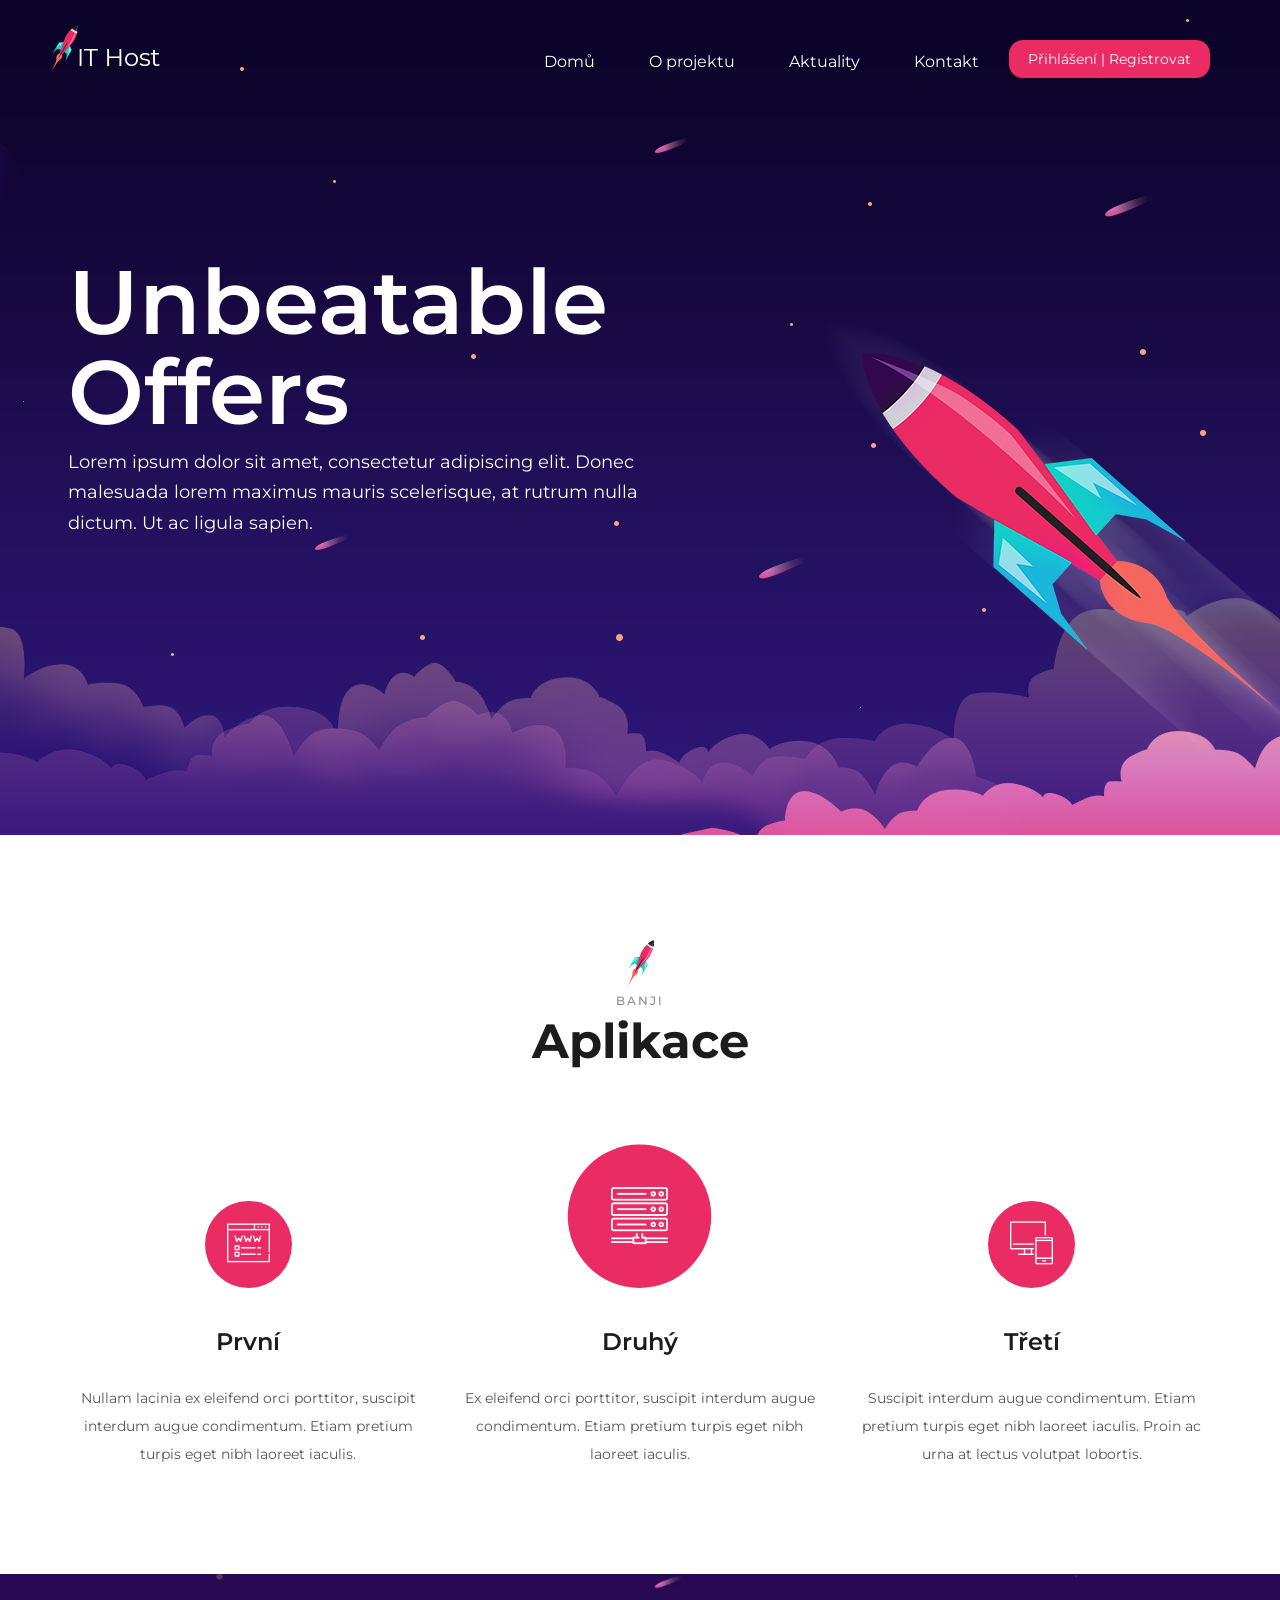
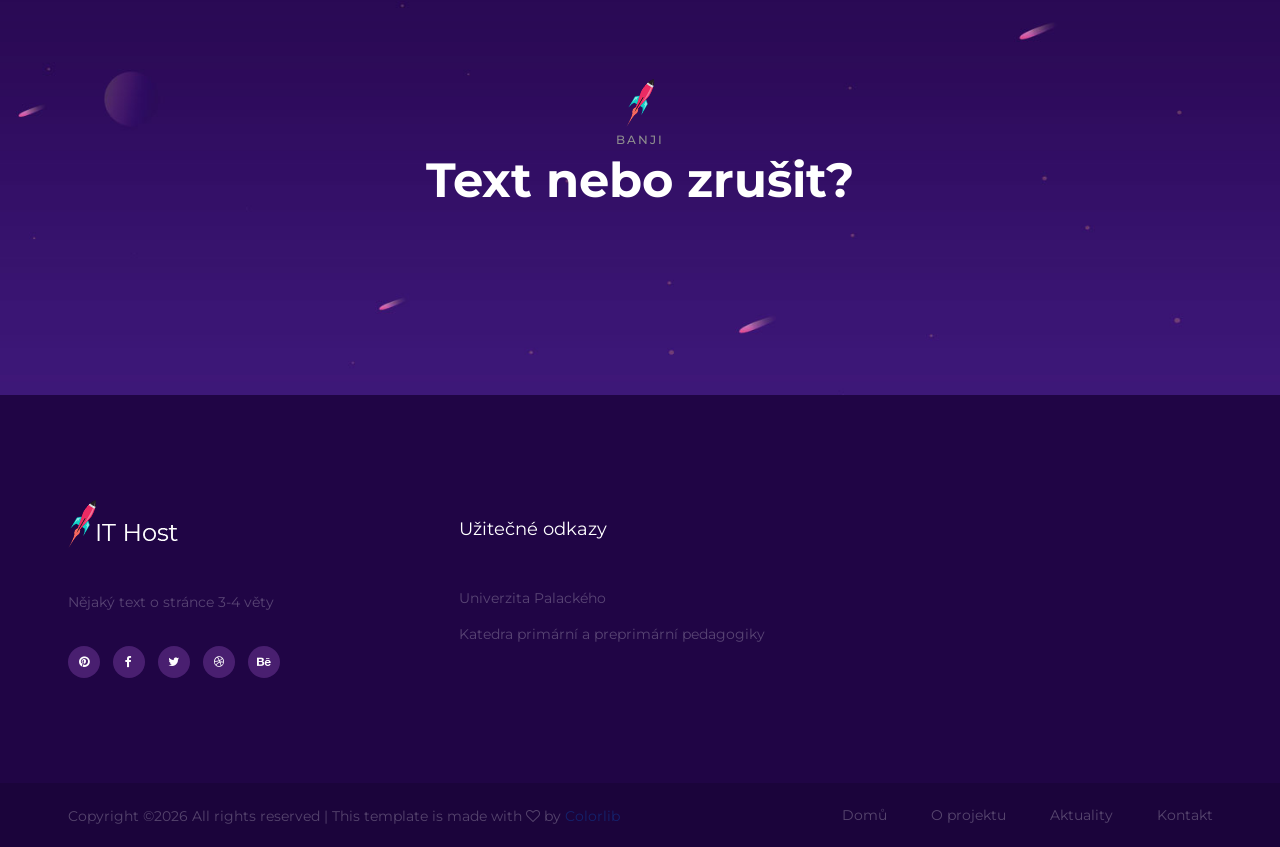
==== commit 1869cf74: "Počeštěný template. Soubor od Tomáše" ====
--- a/index.html
+++ b/index.html
@@ -34,7 +34,7 @@
 		<div class="loader"></div>
 	</div>
 
-	<!-- Header section -->
+	<!-- Hlavička -->
 	<header class="header-section">
 		<a href="./index.html" class="site-logo"><img src="./img/logo.png" alt=""></a>
 		<div class="nav-switch">
@@ -42,22 +42,22 @@
 		</div>
 		<div class="nav-warp">
 			<div class="user-panel">
-				<a href="#">Login</a> /
-				<a href="#">Register</a>
+				<a href="#">Přihlášení</a> |
+				<a href="#">Registrovat</a>
 			</div>
 			<ul class="main-menu">
-				<li><a href="./index.html">Home</a></li>
-				<li><a href="./about.html">About us</a></li>
-				<li><a href="./service.html">Services</a></li>
-				<li><a href="./blog.html">News</a></li>
-				<li><a href="./contact.html">Contact</a></li>
+				<li><a href="./index.html">Domů</a></li>
+				<li><a href="./about.html">O projektu</a></li>
+				<li><a href="./aktuality.html">Aktuality</a></li>
+				<li><a href="./contact.html">Kontakt</a></li>
+         	<!--       <li><a href="">Portál</a></li>      <!-- Přidat odkaz na přihlašovací stránku -->
 			</ul>
 		</div>
 	</header>
-	<!-- Header section end -->
+	<!-- Konec hlavičky -->
 
 
-	<!-- Hero section -->
+	<!-- Raketová sekce -->
 	<section class="hero-section set-bg" data-setbg="img/bg.jpg">
 		<div class="container h-100">
 			<div class="hero-content text-white">
@@ -65,7 +65,6 @@
 					<div class="col-lg-6 pr-0">
 						<h2>Unbeatable Offers</h2>
 						<p>Lorem ipsum dolor sit amet, consectetur adipiscing elit. Donec malesuada lorem maximus mauris scelerisque, at rutrum nulla dictum. Ut ac ligula sapien. </p>
-						<a href="#" class="site-btn">Get your plan</a>
 					</div>
 				</div>
 				<div class="hero-rocket">
@@ -74,251 +73,70 @@
 			</div>
 		</div>
 	</section>
-	<!-- Hero section end -->
+	<!-- Raketová sekce END -->
 
 
-	<!-- Features section -->
+	<!-- Sekce pod raketou -->
 	<section class="features-section spad">
 		<div class="container">
 			<div class="section-title">
 				<img src="./img/section-title-icon.png" alt="#">
-				<p>The best out there</p>
-				<h2>See our features</h2>
+				<p>Banji</p>
+				<h2>Aplikace</h2>
 			</div>
 			<div class="row">
 				<div class="col-lg-4 col-md-6 feature-item">
 					<div class="ft-icon">
 						<i class="flaticon-domain-registration"></i>
 					</div>
-					<h4>Buy your Domain</h4>
+				       	<!-- Levý sloupec -->
+                	<h4>První</h4>
 					<p>Nullam lacinia ex eleifend orci porttitor, suscipit interdum augue condimentum. Etiam pretium turpis eget nibh laoreet iaculis.</p>
 				</div>
 				<div class="col-lg-4 col-md-6 feature-item fi-center-top">
 					<div class="ft-icon">
 						<i class="flaticon-server"></i>
 					</div>
-					<h4>Cloud Database</h4>
+				       	<!-- Prostřední sloupec -->
+                	<h4>Druhý</h4>
 					<p>Ex eleifend orci porttitor, suscipit interdum augue condimentum. Etiam pretium turpis eget nibh laoreet iaculis. </p>
 				</div>
 				<div class="col-lg-4 col-md-6 feature-item">
 					<div class="ft-icon">
 						<i class="flaticon-devices"></i>
 					</div>
-					<h4>SSD-Only</h4>
-					<p>Suscipit interdum augue condimentum. Etiam pretium turpis eget nibh laoreet iaculis. Proin ac urna at lectus volutpat lobortis. </p>
-				</div>
-				<div class="col-lg-4 col-md-6 feature-item">
-					<div class="ft-icon">
-						<i class="flaticon-smartphone"></i>
-					</div>
-					<h4>Smart Contacts</h4>
-					<p>Nullam lacinia ex eleifend orci porttitor, suscipit interdum augue condimentum. Etiam pretium turpis eget nibh laoreet iaculis.</p>
-				</div>
-				<div class="col-lg-4 col-md-6 feature-item">
-					<div class="ft-icon">
-						<i class="flaticon-folder"></i>
-					</div>
-					<h4>Free Support</h4>
-					<p>Ex eleifend orci porttitor, suscipit interdum augue condimentum. Etiam pretium turpis eget nibh laoreet iaculis. </p>
-				</div>
-				<div class="col-lg-4 col-md-6 feature-item">
-					<div class="ft-icon">
-						<i class="flaticon-viral-marketing"></i>
-					</div>
-					<h4>Viral Marketing</h4>
+						<!-- Pravý sloupec -->
+                    <h4>Třetí</h4>
 					<p>Suscipit interdum augue condimentum. Etiam pretium turpis eget nibh laoreet iaculis. Proin ac urna at lectus volutpat lobortis. </p>
 				</div>
 			</div>
 		</div>
 	</section>
-	<!-- Features section end -->
+	<!-- Sekce pod raketou END-->
 
 
 
-	<!-- Domain search section -->
+	<!-- bylo tu vyhledávání -->
 	<section class="domain-search-section spad set-bg" data-setbg="img/domain-bg.jpg">
 		<div class="container">
 			<div class="section-title st-white">
 				<img src="./img/section-title-icon.png" alt="#">
-				<p>The best out there</p>
-				<h2>See our features</h2>
+				<p>Banji</p>
+				<h2>Text nebo zrušit?</h2>
 			</div>
-			<div class="domain-form-warp">
-				<form class="domain-search-form">
-					<input type="text" placeholder="Enter your website’s name">
-					<button class="site-btn">Search</button>
-				</form>
-				<p>Nullam lacinia ex eleifend orci porttitor, suscipit interdum augue condimentum. Etiam pretium turpis eget nibh laoreet iaculis</p>
-			</div>
+
 		</div>
 	</section>
-	<!-- Domain search section end -->
+	<!-- bylo tu vyhledávání END -->
 
-
-	<!-- Skills & testimonials section -->
-	<section class="skills-and-testimonials-section spad">
-		<div class="container">
-			<div class="row">
-				<!-- Skills -->
-				<div class="col-lg-6">
-					<div class="single-progress-item">
-						<p>Illustrator</p>
-						<div class="progress-bar-style" data-progress="80"  data-bgcolor="#eb2b63"></div>
-					</div>
-					<div class="single-progress-item">
-						<p>Photoshop</p>
-						<div class="progress-bar-style" data-progress="90"  data-bgcolor="#eb2bae"></div>
-					</div>
-					<div class="single-progress-item">
-						<p>SEO</p>
-						<div class="progress-bar-style" data-progress="80"  data-bgcolor="#d22beb"></div>
-					</div>
-					<div class="single-progress-item">
-						<p>E-commerce</p>
-						<div class="progress-bar-style" data-progress="60"  data-bgcolor="#972beb"></div>
-					</div>
-					<div class="single-progress-item">
-						<p>HTML</p>
-						<div class="progress-bar-style" data-progress="70"  data-bgcolor="#732beb"></div>
-					</div>
-				</div>
-				<!-- Testimonials -->
-				<div class="col-lg-6">
-					<div class="testimonials-slider owl-carousel">
-						<div class="testimonial-item">
-							<div class="ti-content">
-								<p>Nullam lacinia ex eleifend orci porttitor, suscipit interdum augue condimentum. Etiam pretium turpis eget nibh laoreet iacu-lis.Nullam lacinia ex eleifend orci porttitor, suscipit interdum augue condimentum. iaculis.</p>
-							</div>
-							<div class="ti-author-pic set-bg" data-setbg="img/review/1.jpg"></div>
-							<div class="ti-author">
-								<h6>Michael Smith</h6>
-								<span>Client</span>
-							</div>
-						</div>
-						<div class="testimonial-item">
-							<div class="ti-content">
-								<p>Nullam lacinia ex eleifend orci porttitor, suscipit interdum augue condimentum. Etiam pretium turpis eget nibh laoreet iacu-lis.Nullam lacinia ex eleifend orci porttitor, suscipit interdum augue condimentum. iaculis.</p>
-							</div>
-							<div class="ti-author-pic set-bg" data-setbg="img/review/1.jpg"></div>
-							<div class="ti-author">
-								<h6>Michael Smith</h6>
-								<span>Client</span>
-							</div>
-						</div>
-						<div class="testimonial-item">
-							<div class="ti-content">
-								<p>Nullam lacinia ex eleifend orci porttitor, suscipit interdum augue condimentum. Etiam pretium turpis eget nibh laoreet iacu-lis.Nullam lacinia ex eleifend orci porttitor, suscipit interdum augue condimentum. iaculis.</p>
-							</div>
-							<div class="ti-author-pic set-bg" data-setbg="img/review/1.jpg"></div>
-							<div class="ti-author">
-								<h6>Michael Smith</h6>
-								<span>Client</span>
-							</div>
-						</div>
-					</div>
-				</div>
-			</div>
-		</div>
-	</section>
-	<!-- Skills & testimonials section end -->
-
-
-	<!-- Pricing section -->
-	<section class="pricing-section spad pt-0">
-		<div class="container">
-			<div class="section-title">
-				<img src="./img/section-title-icon.png" alt="#">
-				<p>The best out there</p>
-				<h2>See our features</h2>
-			</div>
-			<div class="row">
-				<div class="col-lg-4 col-md-8 offset-md-2 offset-lg-0">
-					<div class="pricing-plan">
-						<div class="pricing-title">
-							<h4>Basic Plan</h4>
-						</div>
-						<div class="pricing-body">
-							<h2>$9<span>/Month</span></h2>
-							<ul>
-								<li>1GB storage</li>
-								<li>3GB bandwidth</li>
-								<li>Free Email Addresses</li>
-								<li>24/7 security monitoring</li>
-								<li>24/7 technical support</li>
-							</ul>
-							<a href="" class="site-btn">Get Plan</a>
-						</div>
-					</div>
-				</div>
-				<div class="col-lg-4 col-md-8 offset-md-2 offset-lg-0">
-					<div class="pricing-plan gold-plan">
-						<div class="pricing-title">
-							<h4>STAR Plan</h4>
-						</div>
-						<div class="pricing-body">
-							<h2>$9<span>/Month</span></h2>
-							<ul>
-								<li>1GB storage</li>
-								<li>3GB bandwidth</li>
-								<li>Free Email Addresses</li>
-								<li>24/7 security monitoring</li>
-								<li>24/7 technical support</li>
-							</ul>
-							<a href="" class="site-btn">Get Plan</a>
-						</div>
-					</div>
-				</div>
-				<div class="col-lg-4 col-md-8 offset-md-2 offset-lg-0">
-					<div class="pricing-plan">
-						<div class="pricing-title">
-							<h4>VIP Plan</h4>
-						</div>
-						<div class="pricing-body">
-							<h2>$9<span>/Month</span></h2>
-							<ul>
-								<li>1GB storage</li>
-								<li>3GB bandwidth</li>
-								<li>Free Email Addresses</li>
-								<li>24/7 security monitoring</li>
-								<li>24/7 technical support</li>
-							</ul>
-							<a href="" class="site-btn">Get Plan</a>
-						</div>
-					</div>
-				</div>
-			</div>
-		</div>
-	</section>
-	<!-- Pricing section end -->
-
-
-
-	<!-- Banner section -->
-	<section class="banner-section set-bg" data-setbg="img/banner-bg.jpg">
-		<div class="container">
-			<div class="row">
-				<div class="col-lg-9 banner-text text-white">
-					<h3>Dedicated hosting solutions only $129.99/month</h3>
-					<p>Proin gravida nibh vel velit auctor aliquet, aenean sollicitudin lorem quis bibendum auctor, nisi elit consequat ipsum</p>
-				</div>
-				<div class="col-lg-3 text-left text-lg-right">
-					<a href="" class="site-btn">Get Started</a>
-				</div>
-			</div>
-		</div>
-	</section>
-	<!-- Banner section end -->
-
-
-
-	<!-- Footer top section -->
+	<!-- Zápatí top -->
 	<section class="footer-top-section text-white spad">
 		<div class="container">
 			<div class="row">
 				<div class="col-lg-4">
 					<div class="footer-widget about-widget">
 						<img src="./img/logo.png" alt="logo">
-						<p>Proin gravida nibh vel velit auctor aliquet, aenean sollicitudin lorem quis bibendum auctor, nisi elit consequat ipsum.Proin gravida nibh vel velit auctor aliquet, aenean sollicitudin lorem quis bibendum auctor, nisi elit consequat ipsum</p>
+						<p>Nějaký text o stránce 3-4 věty</p>
 						<div class="fw-social social">
 							<a href="#"><i class="fa fa-pinterest"></i></a>
 							<a href="#"><i class="fa fa-facebook"></i></a>
@@ -328,55 +146,16 @@
 						</div>
 					</div>
 				</div>
-				<div class="col-lg-4 col-md-6">
+				<div class="col-lg-8 col-md-12">
 					<div class="footer-widget">
-						<h4 class="fw-title">Usefull Links</h4>
+						<h4 class="fw-title">Užitečné odkazy</h4>
 						<div class="row">
-							<div class="col-sm-6">
+							<div class="col-sm-12">
 								<ul>
-									<li><a href="">Web Hosting</a></li>
-									<li><a href="">WordPress Hosting</a></li>
-									<li><a href="">VPS Hosting</a></li>
-									<li><a href="">Cloud Server</a></li>
-									<li><a href="">Reseller Package</a></li>
-									<li><a href="">Dedicated Hosting</a></li>
+                                <!-- Předělat na odkazy -udělat helpdesk?-->
+									<li><a href="https://www.upol.cz/">Univerzita Palackého</a></li>
+									<li><a href="http://kpv.upol.cz/">Katedra primární a preprimární pedagogiky</a></li>
 								</ul>
-							</div>
-							<div class="col-sm-6">
-								<ul>
-									<li><a href="">Web Hosting</a></li>
-									<li><a href="">WordPress Hosting</a></li>
-									<li><a href="">VPS Hosting</a></li>
-									<li><a href="">Cloud Server</a></li>
-								</ul>
-							</div>
-						</div>
-					</div>
-				</div>
-				<div class="col-lg-4  col-md-6">
-					<div class="footer-widget">
-						<h4 class="fw-title">Latest Posts</h4>
-						<div class="fw-latest-post-widget">
-							<div class="lp-item">
-								<div class="lp-thumb set-bg" data-setbg="img/footer-thumb/1.jpg"></div>
-								<div class="lp-content">
-									<h6>Web Hosting for everyone</h6>
-									<span>Oct 21, 2018</span>
-								</div>
-							</div>
-							<div class="lp-item">
-								<div class="lp-thumb set-bg" data-setbg="img/footer-thumb/2.jpg"></div>
-								<div class="lp-content">
-									<h6>Web Hosting for everyone</h6>
-									<span>Oct 21, 2018</span>
-								</div>
-							</div>
-							<div class="lp-item">
-								<div class="lp-thumb set-bg" data-setbg="img/footer-thumb/3.jpg"></div>
-								<div class="lp-content">
-									<h6>Web Hosting for everyone</h6>
-									<span>Oct 21, 2018</span>
-								</div>
 							</div>
 						</div>
 					</div>
@@ -384,25 +163,25 @@
 			</div>
 		</div>
 	</section>
-	<!-- Footer top section end -->
+	<!-- Zápatí top END -->
 
 
-	<!-- Footer section -->
+	<!-- Zápatí -->
 	<footer class="footer-section">
 		<div class="container">
 			<ul class="footer-menu">
-				<li><a href="">Home</a></li>
-				<li><a href="">About us</a></li>
-				<li><a href="">Services</a></li>
-				<li><a href="">News</a></li>
-				<li><a href="">Contact</a></li>
+				<li><a href="./index.html">Domů</a></li>
+				<li><a href="./about.html">O projektu</a></li>
+				<li><a href="./aktuality.html">Aktuality</a></li>
+				<li><a href="./contact.html">Kontakt</a></li>
+         	<!--       <li><a href="">Portál</a></li>      <!-- Přidat odkaz na přihlašovací stránku -->
 			</ul>
 			<div class="copyright"><!-- Link back to Colorlib can't be removed. Template is licensed under CC BY 3.0. -->
 Copyright &copy;<script>document.write(new Date().getFullYear());</script> All rights reserved | This template is made with <i class="fa fa-heart-o" aria-hidden="true"></i> by <a href="https://colorlib.com" target="_blank">Colorlib</a>
 <!-- Link back to Colorlib can't be removed. Template is licensed under CC BY 3.0. --></div>
 		</div>
 	</footer>
-	<!-- Footer top section end -->
+	<!-- Zápatí END -->
 
 
 	<!--====== Javascripts & Jquery ======-->
